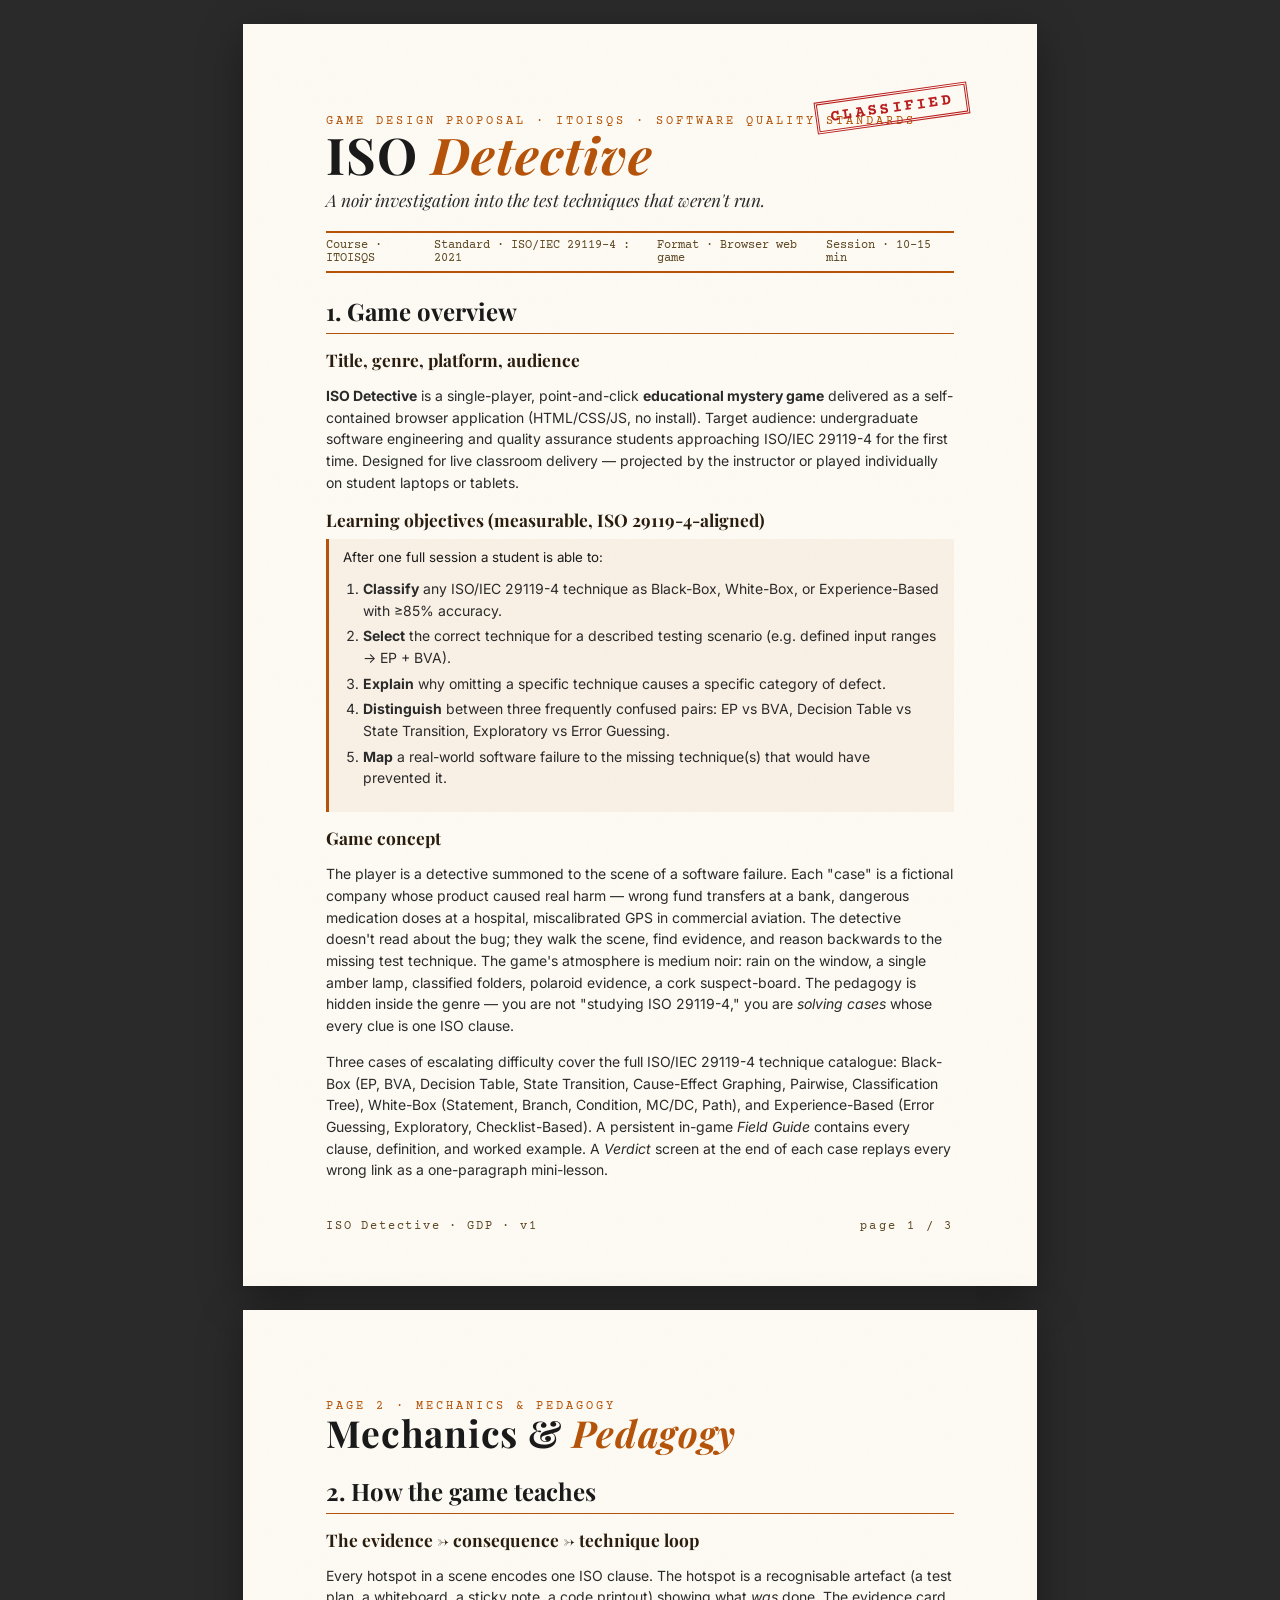
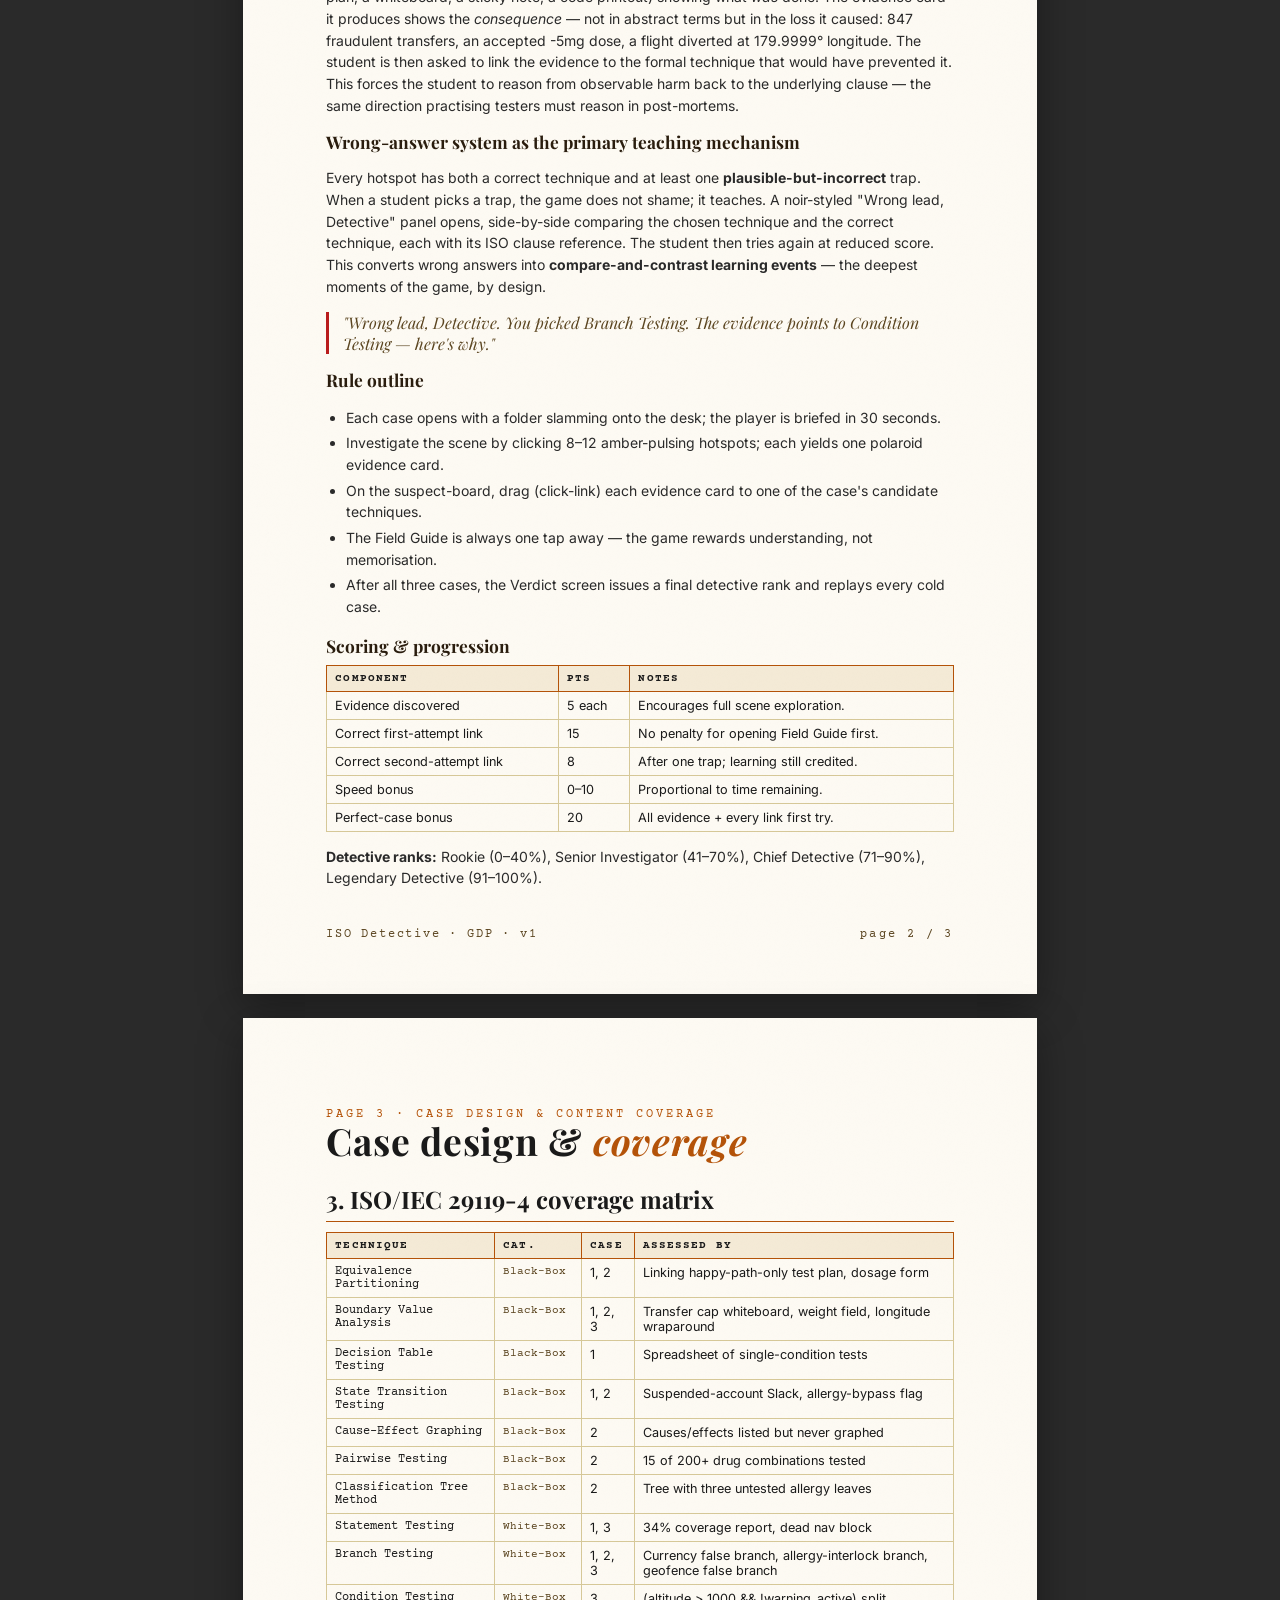
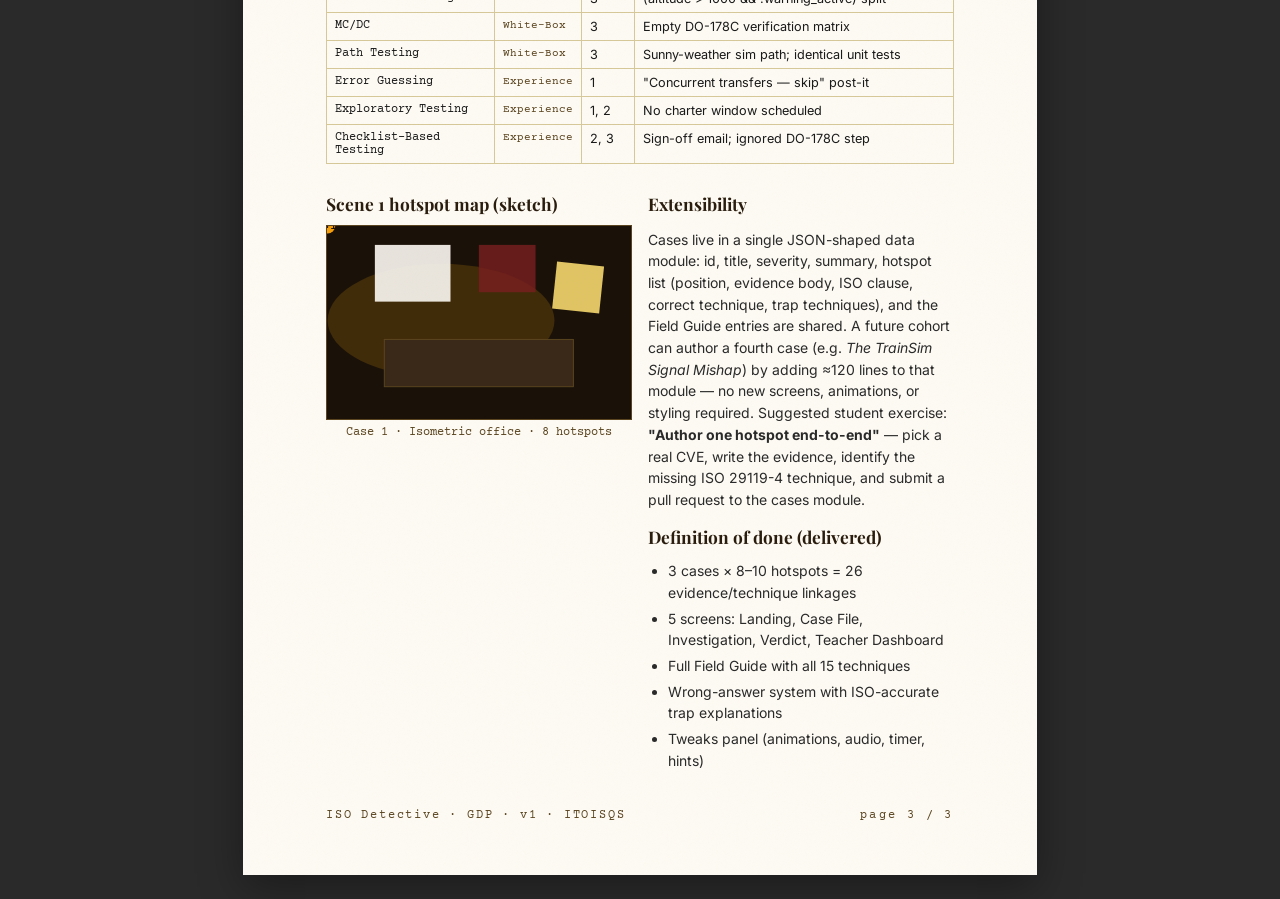
==== Proposal.html @ d3120343 "First version" ====
<!DOCTYPE html>
<html lang="en">
<head>
<meta charset="UTF-8"/>
<title>ISO Detective — Game Design Proposal</title>
<link href="https://fonts.googleapis.com/css2?family=Playfair+Display:wght@400;700;900&family=Inter:wght@400;500;600;700&family=Courier+Prime&display=swap" rel="stylesheet"/>
<style>
  * { box-sizing: border-box; }
  body { margin: 0; background: #2a2a2a; font-family: 'Inter', sans-serif; color: #1a1a1a; }
  .page { width: 210mm; min-height: 297mm; background: #fdfaf3; margin: 24px auto; padding: 24mm 22mm;
    box-shadow: 0 12px 40px rgba(0,0,0,0.35); position: relative; }
  .page::after { content: ""; position: absolute; inset: 0; pointer-events: none;
    background: url("data:image/svg+xml;utf8,<svg xmlns='http://www.w3.org/2000/svg' width='200' height='200'><filter id='n'><feTurbulence baseFrequency='0.9'/></filter><rect width='100%' height='100%' filter='url(%23n)' opacity='0.4'/></svg>");
    opacity: 0.04; mix-blend-mode: multiply; }
  h1, h2, h3 { font-family: 'Playfair Display', serif; }
  h1 { font-size: 38pt; margin: 0; line-height: 1.05; letter-spacing: 0.02em; }
  h1 em { color: #b45309; font-style: italic; }
  h2 { font-size: 18pt; margin: 22px 0 10px; border-bottom: 1px solid #b45309; padding-bottom: 6px; }
  h3 { font-size: 13pt; margin: 14px 0 4px; color: #2a1d0e; }
  p, li { font-size: 10.5pt; line-height: 1.55; color: #2a2a2a; }
  .eyebrow { font-family: 'Courier Prime', monospace; color: #b45309; font-size: 9pt;
    letter-spacing: 0.25em; text-transform: uppercase; }
  .meta { display: flex; justify-content: space-between; margin-top: 12px;
    font-family: 'Courier Prime', monospace; font-size: 9pt; color: #5b4520;
    border-top: 2px double #b45309; border-bottom: 2px double #b45309; padding: 6px 0; }
  .pno { position: absolute; bottom: 14mm; right: 22mm; font-family: 'Courier Prime', monospace;
    font-size: 9pt; color: #5b4520; letter-spacing: 0.2em; }
  .footer { position: absolute; bottom: 14mm; left: 22mm; font-family: 'Courier Prime', monospace;
    font-size: 9pt; color: #5b4520; letter-spacing: 0.15em; }
  .stamp { position: absolute; top: 18mm; right: 18mm; transform: rotate(-8deg);
    font-family: 'Courier Prime', monospace; font-weight: 700; color: #b91c1c;
    border: 3px double #b91c1c; padding: 4px 12px; font-size: 12pt; letter-spacing: 0.15em; }
  table { width: 100%; border-collapse: collapse; margin: 8px 0 14px; font-size: 9.5pt; }
  th { text-align: left; background: #f4ead6; border: 1px solid #b45309; padding: 6px 8px;
    font-family: 'Courier Prime', monospace; font-size: 8.5pt; letter-spacing: 0.1em; text-transform: uppercase; }
  td { border: 1px solid #d6c898; padding: 6px 8px; vertical-align: top; }
  td.tech { font-family: 'Courier Prime', monospace; font-size: 9pt; }
  td.cat { font-family: 'Courier Prime', monospace; font-size: 8.5pt; color: #5b4520; }
  .bullets { padding-left: 20px; }
  .bullets li { margin-bottom: 4px; }
  .obj { background: rgba(180, 83, 9, 0.06); border-left: 3px solid #b45309; padding: 10px 14px;
    margin: 8px 0; font-size: 10pt; }
  .quote { font-family: 'Playfair Display', serif; font-style: italic; font-size: 12pt;
    color: #5b4520; margin: 12px 0; padding-left: 14px; border-left: 3px solid #b91c1c; }
  .grid2 { display: grid; grid-template-columns: 1fr 1fr; gap: 16px; }
  .scene-sketch { border: 1px solid #5b4520; background: #1a1209; aspect-ratio: 16/10;
    position: relative; margin: 10px 0 6px; }
  .caption { font-family: 'Courier Prime', monospace; font-size: 9pt; color: #5b4520;
    text-align: center; }
  @media print {
    body { background: #fff; }
    .page { box-shadow: none; margin: 0; }
    @page { size: A4; margin: 0; }
  }
</style>
</head>
<body>

<!-- PAGE 1 -->
<div class="page">
  <div class="stamp">CLASSIFIED</div>
  <div class="eyebrow">GAME DESIGN PROPOSAL · ITOISQS · SOFTWARE QUALITY STANDARDS</div>
  <h1>ISO <em>Detective</em></h1>
  <p style="font-family:'Playfair Display',serif;font-style:italic;font-size:13pt;margin-top:6px;">A noir investigation into the test techniques that weren't run.</p>
  <div class="meta">
    <span>Course · ITOISQS</span>
    <span>Standard · ISO/IEC 29119-4 : 2021</span>
    <span>Format · Browser web game</span>
    <span>Session · 10–15 min</span>
  </div>

  <h2>1. Game overview</h2>
  <h3>Title, genre, platform, audience</h3>
  <p><b>ISO Detective</b> is a single-player, point-and-click <b>educational mystery game</b> delivered as a self-contained browser application (HTML/CSS/JS, no install). Target audience: undergraduate software engineering and quality assurance students approaching ISO/IEC 29119-4 for the first time. Designed for live classroom delivery — projected by the instructor or played individually on student laptops or tablets.</p>

  <h3>Learning objectives (measurable, ISO 29119-4-aligned)</h3>
  <div class="obj">After one full session a student is able to:
    <ol class="bullets">
      <li><b>Classify</b> any ISO/IEC 29119-4 technique as Black-Box, White-Box, or Experience-Based with ≥85% accuracy.</li>
      <li><b>Select</b> the correct technique for a described testing scenario (e.g. defined input ranges → EP + BVA).</li>
      <li><b>Explain</b> why omitting a specific technique causes a specific category of defect.</li>
      <li><b>Distinguish</b> between three frequently confused pairs: EP vs BVA, Decision Table vs State Transition, Exploratory vs Error Guessing.</li>
      <li><b>Map</b> a real-world software failure to the missing technique(s) that would have prevented it.</li>
    </ol>
  </div>

  <h3>Game concept</h3>
  <p>The player is a detective summoned to the scene of a software failure. Each "case" is a fictional company whose product caused real harm — wrong fund transfers at a bank, dangerous medication doses at a hospital, miscalibrated GPS in commercial aviation. The detective doesn't read about the bug; they walk the scene, find evidence, and reason backwards to the missing test technique. The game's atmosphere is medium noir: rain on the window, a single amber lamp, classified folders, polaroid evidence, a cork suspect-board. The pedagogy is hidden inside the genre — you are not "studying ISO 29119-4," you are <i>solving cases</i> whose every clue is one ISO clause.</p>
  <p>Three cases of escalating difficulty cover the full ISO/IEC 29119-4 technique catalogue: Black-Box (EP, BVA, Decision Table, State Transition, Cause-Effect Graphing, Pairwise, Classification Tree), White-Box (Statement, Branch, Condition, MC/DC, Path), and Experience-Based (Error Guessing, Exploratory, Checklist-Based). A persistent in-game <i>Field Guide</i> contains every clause, definition, and worked example. A <i>Verdict</i> screen at the end of each case replays every wrong link as a one-paragraph mini-lesson.</p>

  <div class="footer">ISO Detective · GDP · v1</div>
  <div class="pno">page 1 / 3</div>
</div>

<!-- PAGE 2 -->
<div class="page">
  <div class="eyebrow">PAGE 2 · MECHANICS &amp; PEDAGOGY</div>
  <h1 style="font-size:28pt;">Mechanics &amp; <em>Pedagogy</em></h1>

  <h2>2. How the game teaches</h2>
  <h3>The evidence → consequence → technique loop</h3>
  <p>Every hotspot in a scene encodes one ISO clause. The hotspot is a recognisable artefact (a test plan, a whiteboard, a sticky note, a code printout) showing what <i>was</i> done. The evidence card it produces shows the <i>consequence</i> — not in abstract terms but in the loss it caused: 847 fraudulent transfers, an accepted -5mg dose, a flight diverted at 179.9999° longitude. The student is then asked to link the evidence to the formal technique that would have prevented it. This forces the student to reason from observable harm back to the underlying clause — the same direction practising testers must reason in post-mortems.</p>

  <h3>Wrong-answer system as the primary teaching mechanism</h3>
  <p>Every hotspot has both a correct technique and at least one <b>plausible-but-incorrect</b> trap. When a student picks a trap, the game does not shame; it teaches. A noir-styled "Wrong lead, Detective" panel opens, side-by-side comparing the chosen technique and the correct technique, each with its ISO clause reference. The student then tries again at reduced score. This converts wrong answers into <b>compare-and-contrast learning events</b> — the deepest moments of the game, by design.</p>
  <div class="quote">"Wrong lead, Detective. You picked Branch Testing. The evidence points to Condition Testing — here's why."</div>

  <h3>Rule outline</h3>
  <ul class="bullets">
    <li>Each case opens with a folder slamming onto the desk; the player is briefed in 30 seconds.</li>
    <li>Investigate the scene by clicking 8–12 amber-pulsing hotspots; each yields one polaroid evidence card.</li>
    <li>On the suspect-board, drag (click-link) each evidence card to one of the case's candidate techniques.</li>
    <li>The Field Guide is always one tap away — the game rewards understanding, not memorisation.</li>
    <li>After all three cases, the Verdict screen issues a final detective rank and replays every cold case.</li>
  </ul>

  <h3>Scoring &amp; progression</h3>
  <table>
    <tr><th>Component</th><th>Pts</th><th>Notes</th></tr>
    <tr><td>Evidence discovered</td><td>5 each</td><td>Encourages full scene exploration.</td></tr>
    <tr><td>Correct first-attempt link</td><td>15</td><td>No penalty for opening Field Guide first.</td></tr>
    <tr><td>Correct second-attempt link</td><td>8</td><td>After one trap; learning still credited.</td></tr>
    <tr><td>Speed bonus</td><td>0–10</td><td>Proportional to time remaining.</td></tr>
    <tr><td>Perfect-case bonus</td><td>20</td><td>All evidence + every link first try.</td></tr>
  </table>
  <p><b>Detective ranks:</b> Rookie (0–40%), Senior Investigator (41–70%), Chief Detective (71–90%), Legendary Detective (91–100%).</p>

  <div class="footer">ISO Detective · GDP · v1</div>
  <div class="pno">page 2 / 3</div>
</div>

<!-- PAGE 3 -->
<div class="page">
  <div class="eyebrow">PAGE 3 · CASE DESIGN &amp; CONTENT COVERAGE</div>
  <h1 style="font-size:28pt;">Case design &amp; <em>coverage</em></h1>

  <h2>3. ISO/IEC 29119-4 coverage matrix</h2>
  <table>
    <tr><th>Technique</th><th>Cat.</th><th>Case</th><th>Assessed by</th></tr>
    <tr><td class="tech">Equivalence Partitioning</td><td class="cat">Black-Box</td><td>1, 2</td><td>Linking happy-path-only test plan, dosage form</td></tr>
    <tr><td class="tech">Boundary Value Analysis</td><td class="cat">Black-Box</td><td>1, 2, 3</td><td>Transfer cap whiteboard, weight field, longitude wraparound</td></tr>
    <tr><td class="tech">Decision Table Testing</td><td class="cat">Black-Box</td><td>1</td><td>Spreadsheet of single-condition tests</td></tr>
    <tr><td class="tech">State Transition Testing</td><td class="cat">Black-Box</td><td>1, 2</td><td>Suspended-account Slack, allergy-bypass flag</td></tr>
    <tr><td class="tech">Cause-Effect Graphing</td><td class="cat">Black-Box</td><td>2</td><td>Causes/effects listed but never graphed</td></tr>
    <tr><td class="tech">Pairwise Testing</td><td class="cat">Black-Box</td><td>2</td><td>15 of 200+ drug combinations tested</td></tr>
    <tr><td class="tech">Classification Tree Method</td><td class="cat">Black-Box</td><td>2</td><td>Tree with three untested allergy leaves</td></tr>
    <tr><td class="tech">Statement Testing</td><td class="cat">White-Box</td><td>1, 3</td><td>34% coverage report, dead nav block</td></tr>
    <tr><td class="tech">Branch Testing</td><td class="cat">White-Box</td><td>1, 2, 3</td><td>Currency false branch, allergy-interlock branch, geofence false branch</td></tr>
    <tr><td class="tech">Condition Testing</td><td class="cat">White-Box</td><td>3</td><td>(altitude &gt; 1000 &amp;&amp; !warning_active) split</td></tr>
    <tr><td class="tech">MC/DC</td><td class="cat">White-Box</td><td>3</td><td>Empty DO-178C verification matrix</td></tr>
    <tr><td class="tech">Path Testing</td><td class="cat">White-Box</td><td>3</td><td>Sunny-weather sim path; identical unit tests</td></tr>
    <tr><td class="tech">Error Guessing</td><td class="cat">Experience</td><td>1</td><td>"Concurrent transfers — skip" post-it</td></tr>
    <tr><td class="tech">Exploratory Testing</td><td class="cat">Experience</td><td>1, 2</td><td>No charter window scheduled</td></tr>
    <tr><td class="tech">Checklist-Based Testing</td><td class="cat">Experience</td><td>2, 3</td><td>Sign-off email; ignored DO-178C step</td></tr>
  </table>

  <div class="grid2">
    <div>
      <h3>Scene 1 hotspot map (sketch)</h3>
      <div class="scene-sketch">
        <svg viewBox="0 0 320 200" style="width:100%;height:100%;">
          <rect width="320" height="200" fill="#1a1209"/>
          <ellipse cx="120" cy="100" rx="120" ry="60" fill="#F59E0B" opacity="0.18"/>
          <rect x="60" y="120" width="200" height="50" fill="#3a2818" stroke="#5b4520"/>
          <rect x="50" y="20" width="80" height="60" fill="#fdfaf3" opacity="0.9"/>
          <rect x="160" y="20" width="60" height="50" fill="#7a1f1f" opacity="0.8"/>
          <rect x="240" y="40" width="50" height="50" fill="#f5d76e" opacity="0.9" transform="rotate(6 265 65)"/>
          {[
            {x:18,y:62},{x:42,y:28},{x:64,y:71},{x:78,y:42},
            {x:28,y:38},{x:8,y:22},{x:56,y:18},{x:88,y:78}
          ].map((p,i)=>(
            <g key={i} transform={`translate(${p.x*3.2} ${p.y*2})`}>
              <circle r="8" fill="#F59E0B"/>
              <text y="3" text-anchor="middle" font-family="monospace" font-size="10" fill="#1a1209" font-weight="700">{i+1}</text>
            </g>
          ))}
        </svg>
      </div>
      <div class="caption">Case 1 · Isometric office · 8 hotspots</div>
    </div>
    <div>
      <h3>Extensibility</h3>
      <p>Cases live in a single JSON-shaped data module: id, title, severity, summary, hotspot list (position, evidence body, ISO clause, correct technique, trap techniques), and the Field Guide entries are shared. A future cohort can author a fourth case (e.g. <i>The TrainSim Signal Mishap</i>) by adding ≈120 lines to that module — no new screens, animations, or styling required. Suggested student exercise: <b>"Author one hotspot end-to-end"</b> — pick a real CVE, write the evidence, identify the missing ISO 29119-4 technique, and submit a pull request to the cases module.</p>

      <h3>Definition of done (delivered)</h3>
      <ul class="bullets" style="font-size:9.5pt;">
        <li>3 cases × 8–10 hotspots = 26 evidence/technique linkages</li>
        <li>5 screens: Landing, Case File, Investigation, Verdict, Teacher Dashboard</li>
        <li>Full Field Guide with all 15 techniques</li>
        <li>Wrong-answer system with ISO-accurate trap explanations</li>
        <li>Tweaks panel (animations, audio, timer, hints)</li>
      </ul>
    </div>
  </div>

  <div class="footer">ISO Detective · GDP · v1 · ITOISQS</div>
  <div class="pno">page 3 / 3</div>
</div>

</body>
</html>
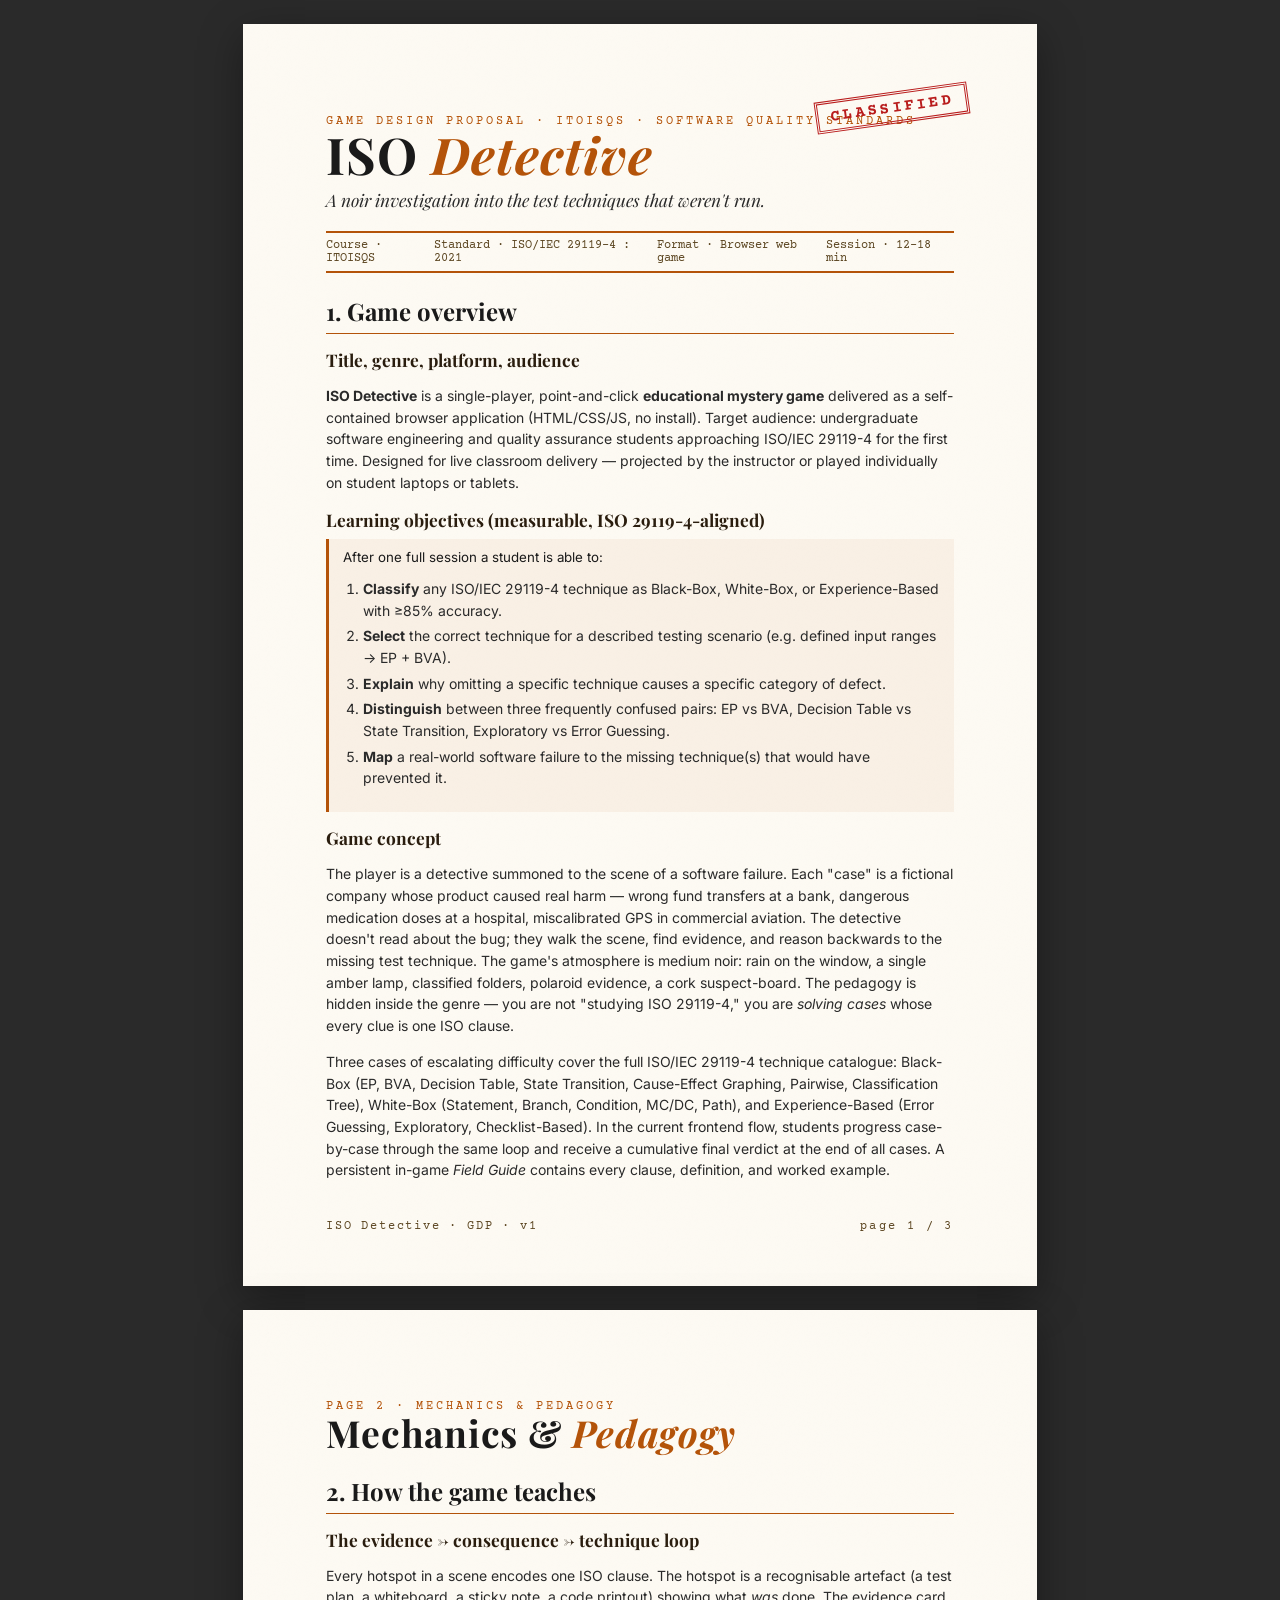
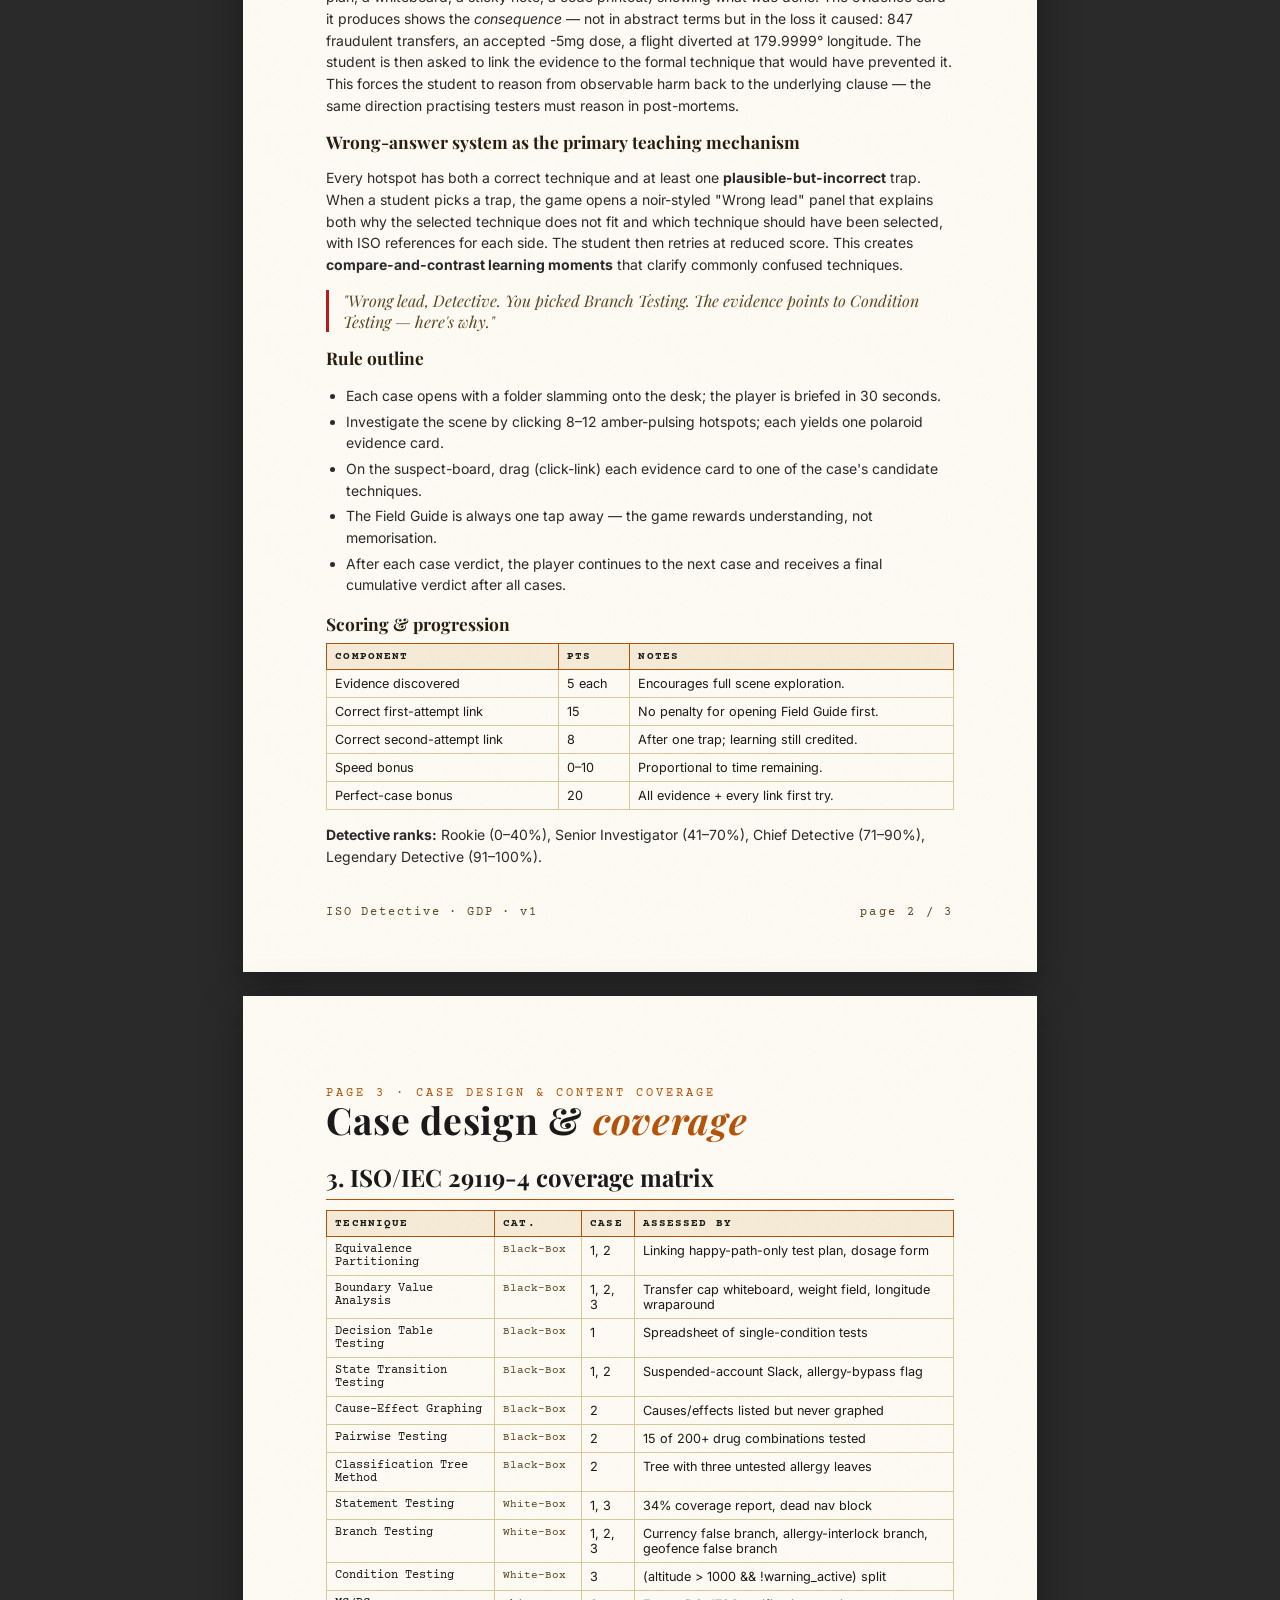
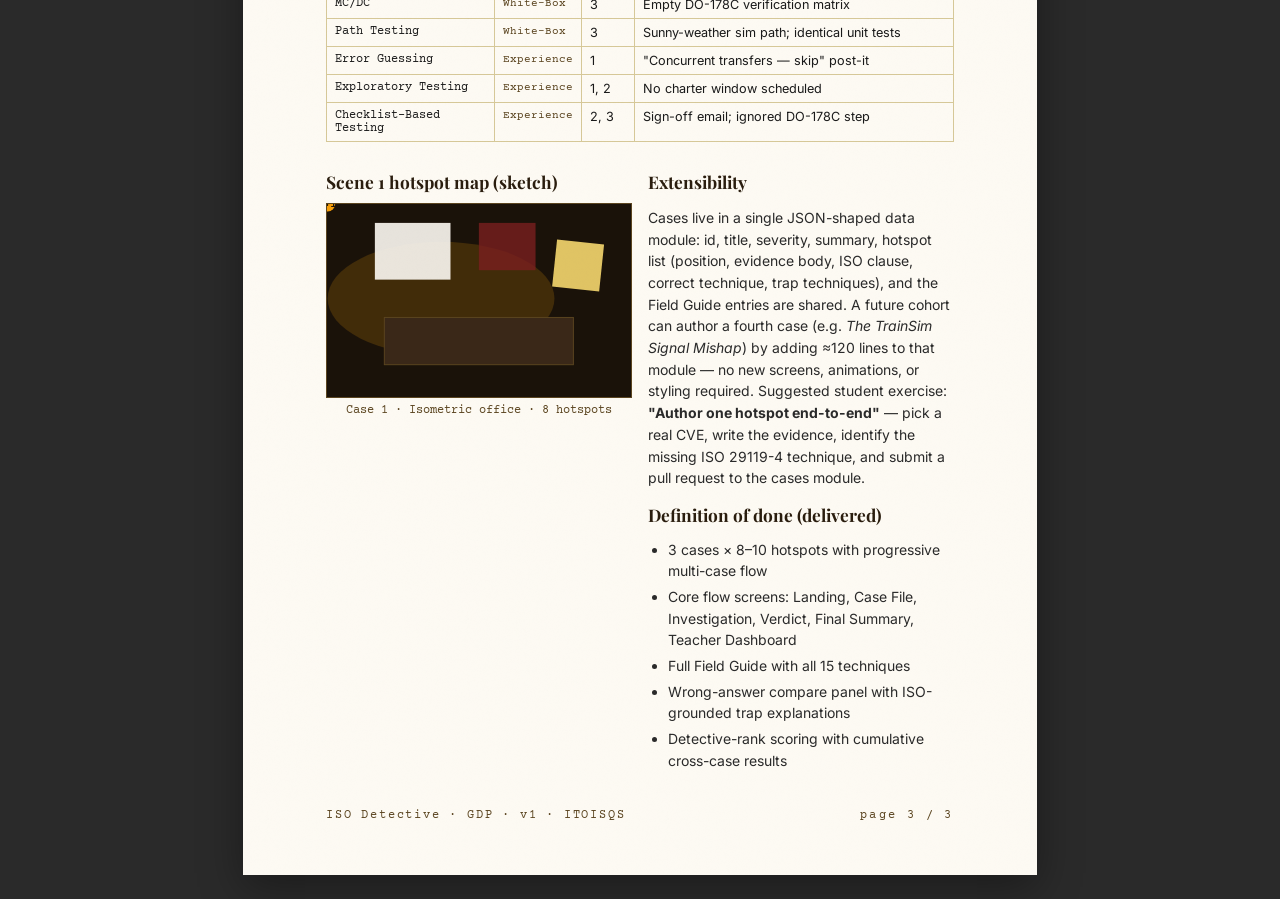
==== commit 064e09f7: "Update proposal and wireframes to match current frontend flow." ====
--- a/Proposal.html
+++ b/Proposal.html
@@ -66,7 +66,7 @@
     <span>Course · ITOISQS</span>
     <span>Standard · ISO/IEC 29119-4 : 2021</span>
     <span>Format · Browser web game</span>
-    <span>Session · 10–15 min</span>
+    <span>Session · 12–18 min</span>
   </div>
 
   <h2>1. Game overview</h2>
@@ -86,7 +86,7 @@
 
   <h3>Game concept</h3>
   <p>The player is a detective summoned to the scene of a software failure. Each "case" is a fictional company whose product caused real harm — wrong fund transfers at a bank, dangerous medication doses at a hospital, miscalibrated GPS in commercial aviation. The detective doesn't read about the bug; they walk the scene, find evidence, and reason backwards to the missing test technique. The game's atmosphere is medium noir: rain on the window, a single amber lamp, classified folders, polaroid evidence, a cork suspect-board. The pedagogy is hidden inside the genre — you are not "studying ISO 29119-4," you are <i>solving cases</i> whose every clue is one ISO clause.</p>
-  <p>Three cases of escalating difficulty cover the full ISO/IEC 29119-4 technique catalogue: Black-Box (EP, BVA, Decision Table, State Transition, Cause-Effect Graphing, Pairwise, Classification Tree), White-Box (Statement, Branch, Condition, MC/DC, Path), and Experience-Based (Error Guessing, Exploratory, Checklist-Based). A persistent in-game <i>Field Guide</i> contains every clause, definition, and worked example. A <i>Verdict</i> screen at the end of each case replays every wrong link as a one-paragraph mini-lesson.</p>
+  <p>Three cases of escalating difficulty cover the full ISO/IEC 29119-4 technique catalogue: Black-Box (EP, BVA, Decision Table, State Transition, Cause-Effect Graphing, Pairwise, Classification Tree), White-Box (Statement, Branch, Condition, MC/DC, Path), and Experience-Based (Error Guessing, Exploratory, Checklist-Based). In the current frontend flow, students progress case-by-case through the same loop and receive a cumulative final verdict at the end of all cases. A persistent in-game <i>Field Guide</i> contains every clause, definition, and worked example.</p>
 
   <div class="footer">ISO Detective · GDP · v1</div>
   <div class="pno">page 1 / 3</div>
@@ -102,7 +102,7 @@
   <p>Every hotspot in a scene encodes one ISO clause. The hotspot is a recognisable artefact (a test plan, a whiteboard, a sticky note, a code printout) showing what <i>was</i> done. The evidence card it produces shows the <i>consequence</i> — not in abstract terms but in the loss it caused: 847 fraudulent transfers, an accepted -5mg dose, a flight diverted at 179.9999° longitude. The student is then asked to link the evidence to the formal technique that would have prevented it. This forces the student to reason from observable harm back to the underlying clause — the same direction practising testers must reason in post-mortems.</p>
 
   <h3>Wrong-answer system as the primary teaching mechanism</h3>
-  <p>Every hotspot has both a correct technique and at least one <b>plausible-but-incorrect</b> trap. When a student picks a trap, the game does not shame; it teaches. A noir-styled "Wrong lead, Detective" panel opens, side-by-side comparing the chosen technique and the correct technique, each with its ISO clause reference. The student then tries again at reduced score. This converts wrong answers into <b>compare-and-contrast learning events</b> — the deepest moments of the game, by design.</p>
+  <p>Every hotspot has both a correct technique and at least one <b>plausible-but-incorrect</b> trap. When a student picks a trap, the game opens a noir-styled "Wrong lead" panel that explains both why the selected technique does not fit and which technique should have been selected, with ISO references for each side. The student then retries at reduced score. This creates <b>compare-and-contrast learning moments</b> that clarify commonly confused techniques.</p>
   <div class="quote">"Wrong lead, Detective. You picked Branch Testing. The evidence points to Condition Testing — here's why."</div>
 
   <h3>Rule outline</h3>
@@ -111,7 +111,7 @@
     <li>Investigate the scene by clicking 8–12 amber-pulsing hotspots; each yields one polaroid evidence card.</li>
     <li>On the suspect-board, drag (click-link) each evidence card to one of the case's candidate techniques.</li>
     <li>The Field Guide is always one tap away — the game rewards understanding, not memorisation.</li>
-    <li>After all three cases, the Verdict screen issues a final detective rank and replays every cold case.</li>
+    <li>After each case verdict, the player continues to the next case and receives a final cumulative verdict after all cases.</li>
   </ul>
 
   <h3>Scoring &amp; progression</h3>
@@ -184,11 +184,11 @@
 
       <h3>Definition of done (delivered)</h3>
       <ul class="bullets" style="font-size:9.5pt;">
-        <li>3 cases × 8–10 hotspots = 26 evidence/technique linkages</li>
-        <li>5 screens: Landing, Case File, Investigation, Verdict, Teacher Dashboard</li>
+        <li>3 cases × 8–10 hotspots with progressive multi-case flow</li>
+        <li>Core flow screens: Landing, Case File, Investigation, Verdict, Final Summary, Teacher Dashboard</li>
         <li>Full Field Guide with all 15 techniques</li>
-        <li>Wrong-answer system with ISO-accurate trap explanations</li>
-        <li>Tweaks panel (animations, audio, timer, hints)</li>
+        <li>Wrong-answer compare panel with ISO-grounded trap explanations</li>
+        <li>Detective-rank scoring with cumulative cross-case results</li>
       </ul>
     </div>
   </div>
